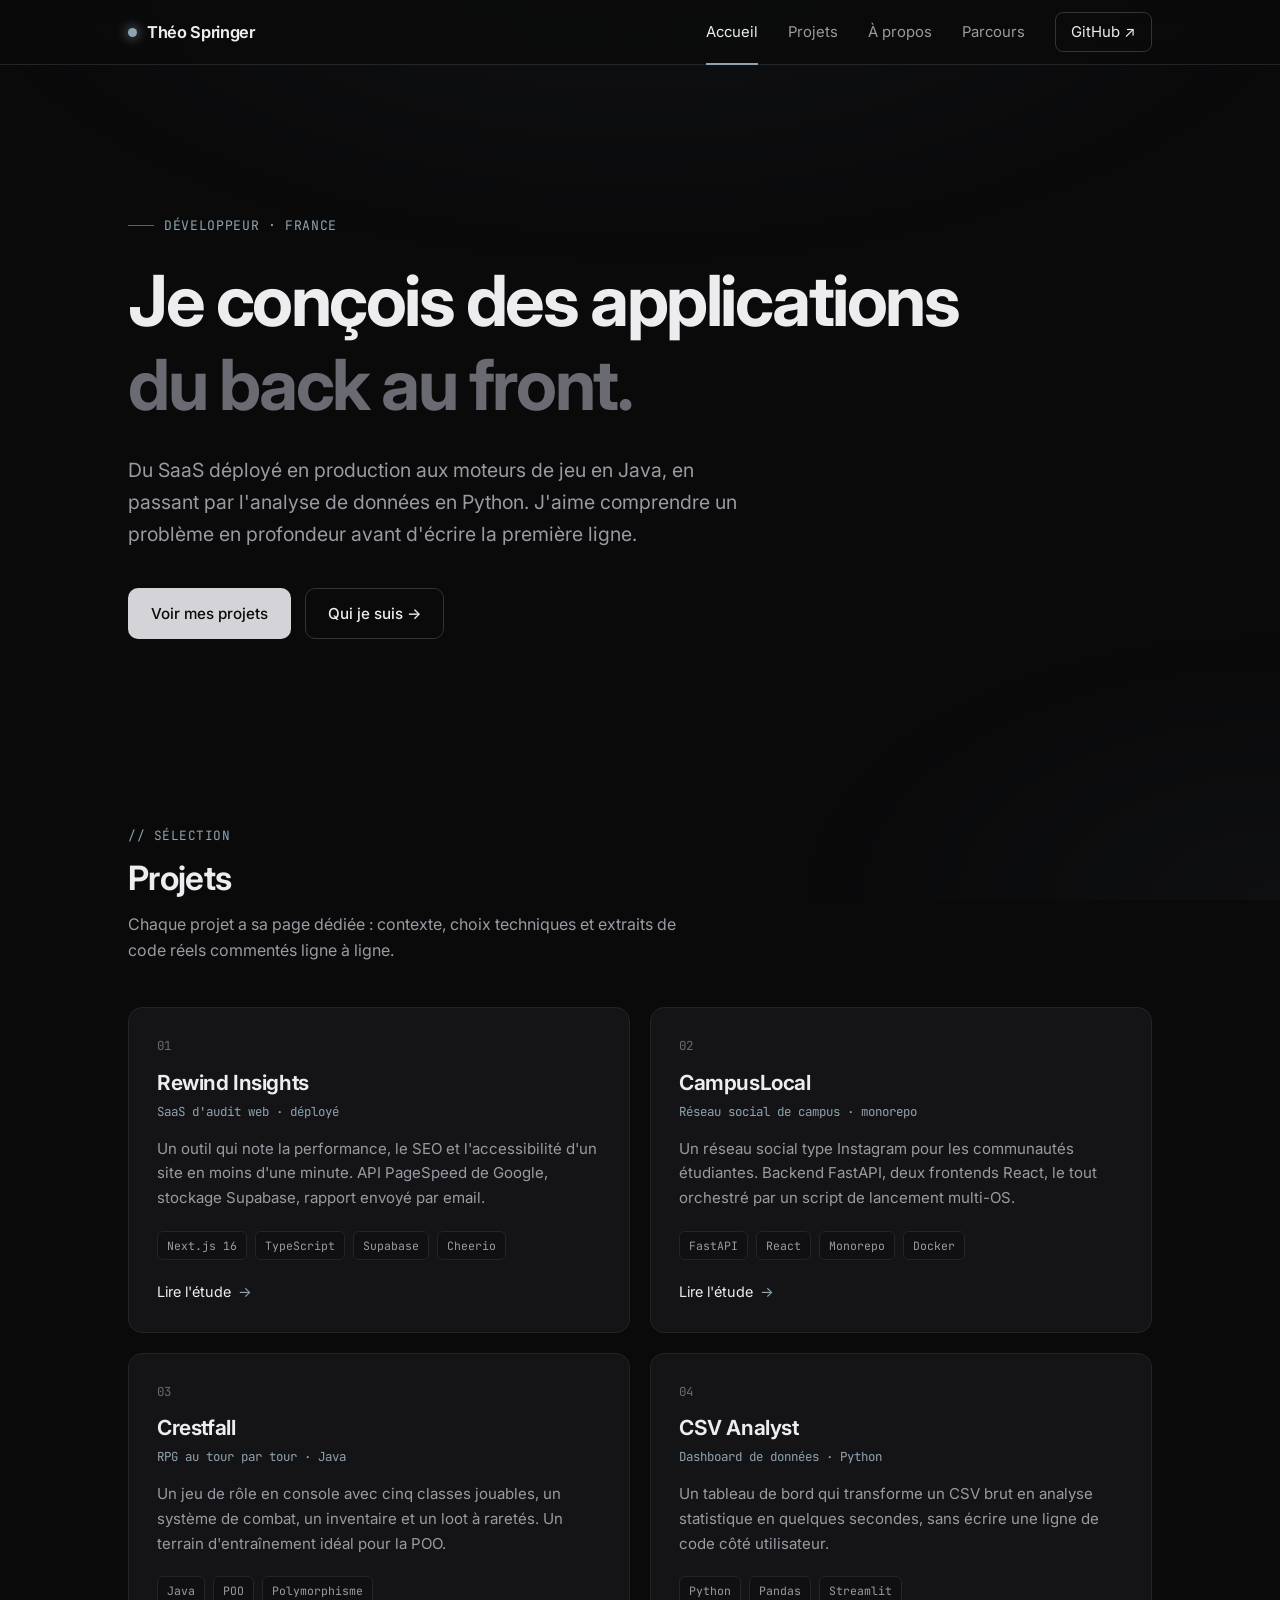
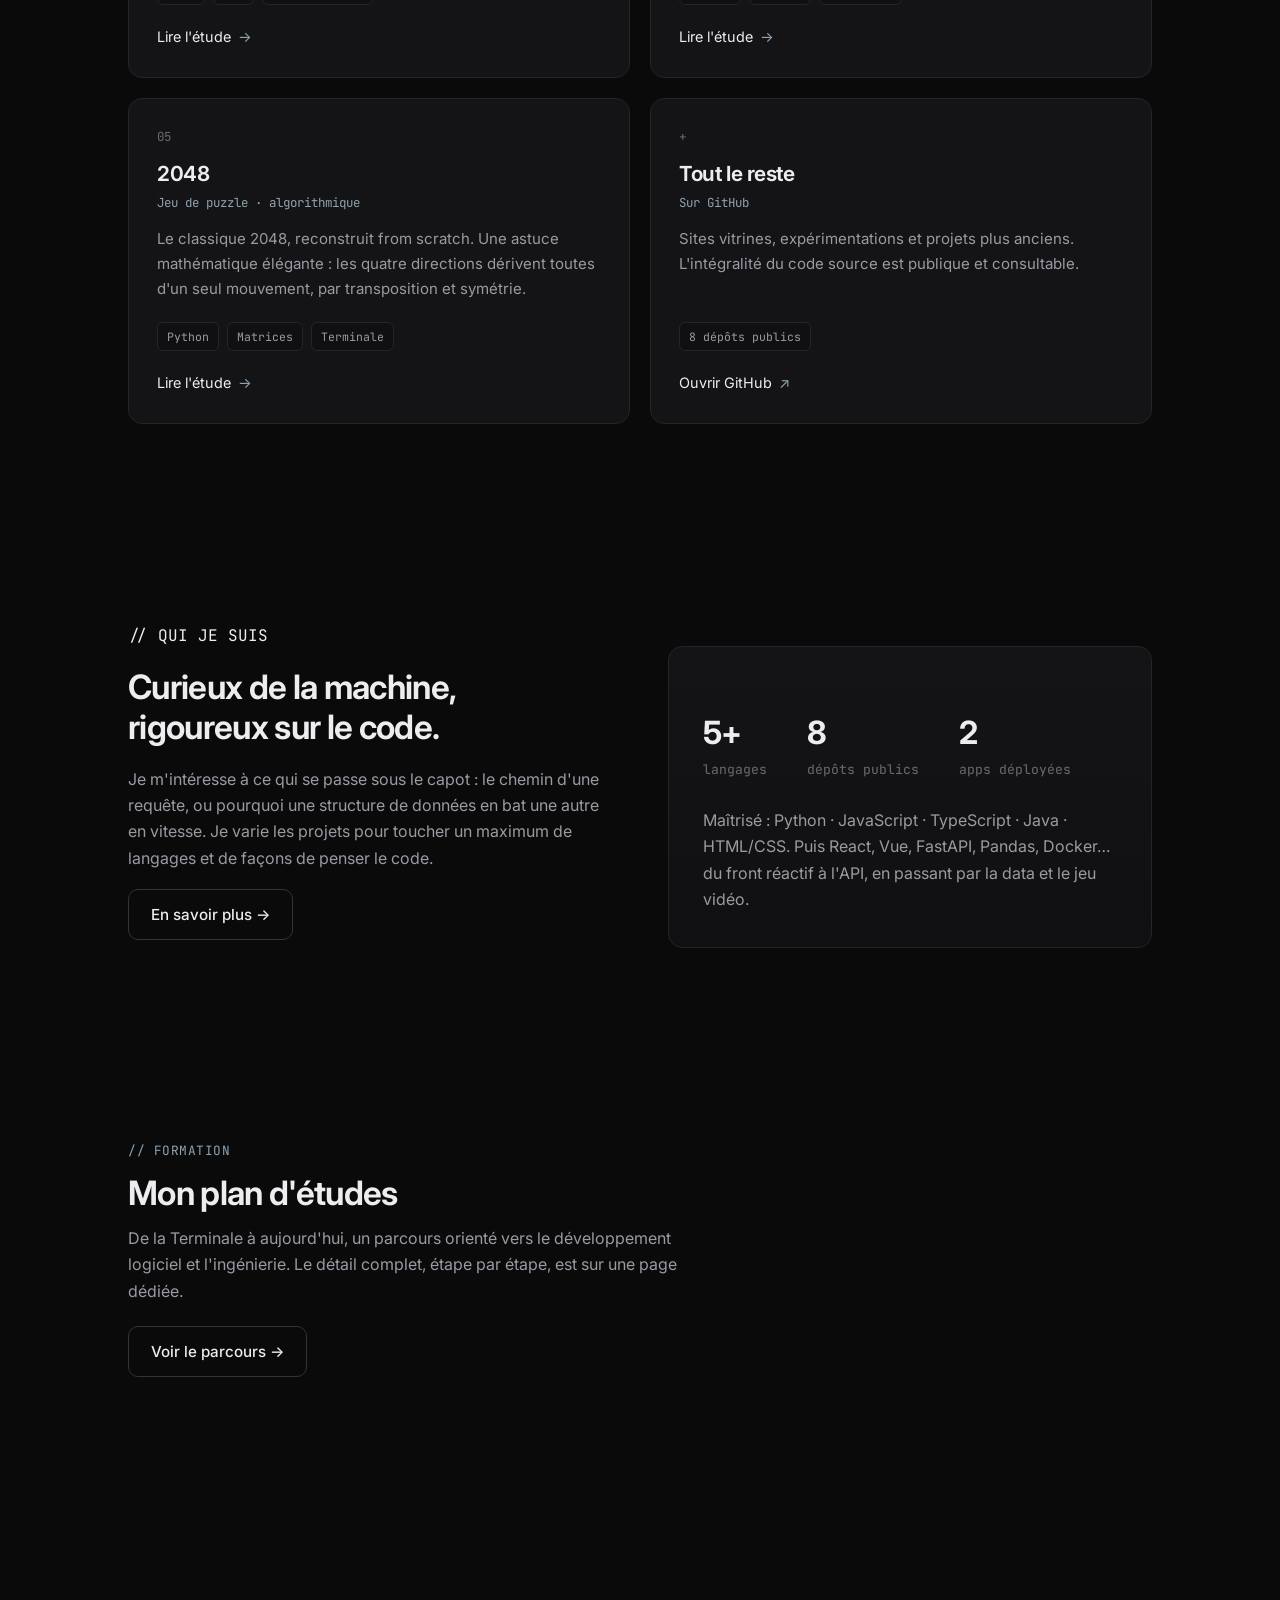
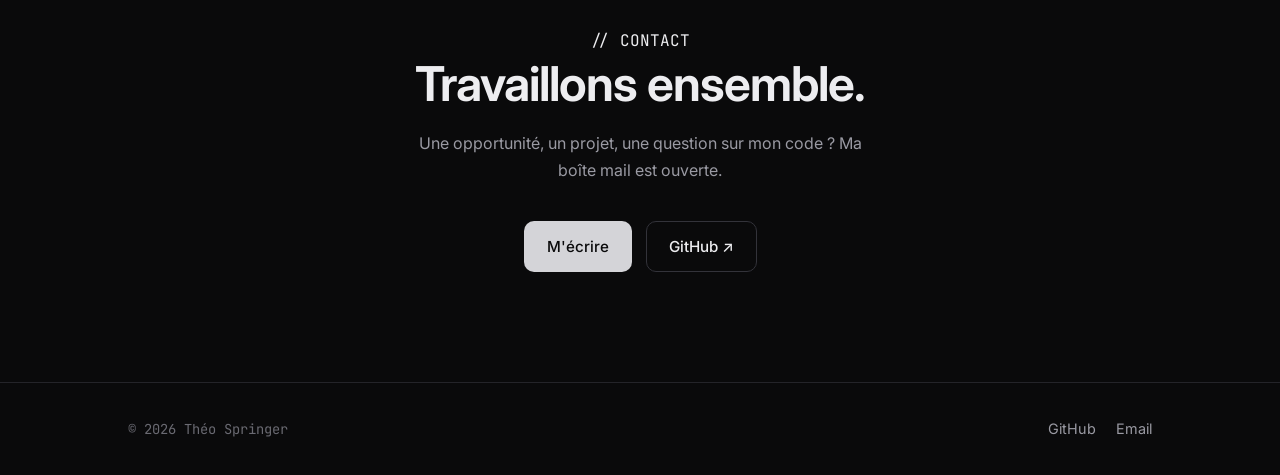
==== index.html @ cd28762a "First commit = version portfolio complete" ====
<!DOCTYPE html>
<html lang="fr">
<head>
  <meta charset="UTF-8">
  <meta name="viewport" content="width=device-width, initial-scale=1.0">
  <title>Théo Springer — Développeur</title>
  <meta name="description" content="Portfolio de Théo Springer, développeur. Projets full-stack, applications Python, jeux Java. Basé en France.">
  <link rel="preconnect" href="https://fonts.googleapis.com">
  <link rel="preconnect" href="https://fonts.gstatic.com" crossorigin>
  <link href="https://fonts.googleapis.com/css2?family=Inter:wght@400;500;600;700&family=JetBrains+Mono:wght@400;500&display=swap" rel="stylesheet">
  <link rel="stylesheet" href="assets/css/style.css">
</head>
<body>

  <nav class="nav">
    <div class="wrap nav-inner">
      <a href="index.html" class="brand"><span class="dot"></span>Théo Springer</a>
      <div class="nav-links">
        <a href="index.html" class="active">Accueil</a>
        <a href="index.html#projets">Projets</a>
        <a href="about.html">À propos</a>
        <a href="parcours.html">Parcours</a>
        <a href="https://github.com/Theo-Springer" target="_blank" rel="noopener" class="nav-cta">GitHub ↗</a>
      </div>
      <button class="burger" aria-label="Menu">☰</button>
    </div>
  </nav>

  <!-- HERO -->
  <header class="hero">
    <div class="wrap">
      <div class="reveal">
        <div class="eyebrow mono">DÉVELOPPEUR · FRANCE</div>
        <h1>Je conçois des applications<br><span class="grey">du back au front.</span></h1>
        <p class="lead">Du SaaS déployé en production aux moteurs de jeu en Java, en passant par l'analyse de données en Python. J'aime comprendre un problème en profondeur avant d'écrire la première ligne.</p>
        <div class="hero-actions">
          <a href="index.html#projets" class="btn btn-primary">Voir mes projets</a>
          <a href="about.html" class="btn btn-ghost">Qui je suis →</a>
        </div>
      </div>
    </div>
  </header>

  <!-- PROJETS -->
  <section class="section" id="projets">
    <div class="wrap">
      <div class="section-head reveal">
        <span class="kicker mono">// SÉLECTION</span>
        <h2>Projets</h2>
        <p>Chaque projet a sa page dédiée : contexte, choix techniques et extraits de code réels commentés ligne à ligne.</p>
      </div>

      <div class="grid">

        <a href="projets/rewind-insights.html" class="card reveal">
          <span class="idx mono">01</span>
          <h3>Rewind Insights</h3>
          <div class="role mono">SaaS d'audit web · déployé</div>
          <p>Un outil qui note la performance, le SEO et l'accessibilité d'un site en moins d'une minute. API PageSpeed de Google, stockage Supabase, rapport envoyé par email.</p>
          <div class="tags">
            <span class="tag">Next.js 16</span><span class="tag">TypeScript</span><span class="tag">Supabase</span><span class="tag">Cheerio</span>
          </div>
          <span class="go">Lire l'étude <span class="arrow">→</span></span>
        </a>

        <a href="projets/campuslocal.html" class="card reveal">
          <span class="idx mono">02</span>
          <h3>CampusLocal</h3>
          <div class="role mono">Réseau social de campus · monorepo</div>
          <p>Un réseau social type Instagram pour les communautés étudiantes. Backend FastAPI, deux frontends React, le tout orchestré par un script de lancement multi-OS.</p>
          <div class="tags">
            <span class="tag">FastAPI</span><span class="tag">React</span><span class="tag">Monorepo</span><span class="tag">Docker</span>
          </div>
          <span class="go">Lire l'étude <span class="arrow">→</span></span>
        </a>

        <a href="projets/crestfall.html" class="card reveal">
          <span class="idx mono">03</span>
          <h3>Crestfall</h3>
          <div class="role mono">RPG au tour par tour · Java</div>
          <p>Un jeu de rôle en console avec cinq classes jouables, un système de combat, un inventaire et un loot à raretés. Un terrain d'entraînement idéal pour la POO.</p>
          <div class="tags">
            <span class="tag">Java</span><span class="tag">POO</span><span class="tag">Polymorphisme</span>
          </div>
          <span class="go">Lire l'étude <span class="arrow">→</span></span>
        </a>

        <a href="projets/csv-analyst.html" class="card reveal">
          <span class="idx mono">04</span>
          <h3>CSV Analyst</h3>
          <div class="role mono">Dashboard de données · Python</div>
          <p>Un tableau de bord qui transforme un CSV brut en analyse statistique en quelques secondes, sans écrire une ligne de code côté utilisateur.</p>
          <div class="tags">
            <span class="tag">Python</span><span class="tag">Pandas</span><span class="tag">Streamlit</span>
          </div>
          <span class="go">Lire l'étude <span class="arrow">→</span></span>
        </a>

        <a href="projets/2048.html" class="card reveal">
          <span class="idx mono">05</span>
          <h3>2048</h3>
          <div class="role mono">Jeu de puzzle · algorithmique</div>
          <p>Le classique 2048, reconstruit from scratch. Une astuce mathématique élégante : les quatre directions dérivent toutes d'un seul mouvement, par transposition et symétrie.</p>
          <div class="tags">
            <span class="tag">Python</span><span class="tag">Matrices</span><span class="tag">Terminale</span>
          </div>
          <span class="go">Lire l'étude <span class="arrow">→</span></span>
        </a>

        <a href="https://github.com/Theo-Springer" target="_blank" rel="noopener" class="card reveal">
          <span class="idx mono">+</span>
          <h3>Tout le reste</h3>
          <div class="role mono">Sur GitHub</div>
          <p>Sites vitrines, expérimentations et projets plus anciens. L'intégralité du code source est publique et consultable.</p>
          <div class="tags"><span class="tag">8 dépôts publics</span></div>
          <span class="go">Ouvrir GitHub <span class="arrow">↗</span></span>
        </a>

      </div>
    </div>
  </section>

  <!-- ABOUT TEASER -->
  <section class="section">
    <div class="wrap">
      <div class="split">
        <div class="stack reveal">
          <span class="kicker mono">// QUI JE SUIS</span>
          <h2>Curieux de la machine,<br>rigoureux sur le code.</h2>
          <p>Je m'intéresse à ce qui se passe sous le capot : le chemin d'une requête, ou pourquoi une structure de données en bat une autre en vitesse. Je varie les projets pour toucher un maximum de langages et de façons de penser le code.</p>
          <div><a href="about.html" class="btn btn-ghost">En savoir plus →</a></div>
        </div>
        <div class="reveal">
          <div class="callout">
            <div class="stat-row">
              <div class="stat"><div class="n">5+</div><div class="l mono">langages</div></div>
              <div class="stat"><div class="n">8</div><div class="l mono">dépôts publics</div></div>
              <div class="stat"><div class="n">2</div><div class="l mono">apps déployées</div></div>
            </div>
            <p style="margin-top:26px;">Maîtrisé : Python · JavaScript · TypeScript · Java · HTML/CSS. Puis React, Vue, FastAPI, Pandas, Docker… du front réactif à l'API, en passant par la data et le jeu vidéo.</p>
          </div>
        </div>
      </div>
    </div>
  </section>

  <!-- PARCOURS TEASER -->
  <section class="section">
    <div class="wrap">
      <div class="section-head reveal">
        <span class="kicker mono">// FORMATION</span>
        <h2>Mon plan d'études</h2>
        <p>De la Terminale à aujourd'hui, un parcours orienté vers le développement logiciel et l'ingénierie. Le détail complet, étape par étape, est sur une page dédiée.</p>
        <div style="margin-top:22px;"><a href="parcours.html" class="btn btn-ghost">Voir le parcours →</a></div>
      </div>
    </div>
  </section>

  <!-- CONTACT -->
  <section class="contact-band" id="contact">
    <div class="wrap reveal">
      <span class="kicker mono">// CONTACT</span>
      <h2>Travaillons ensemble.</h2>
      <p>Une opportunité, un projet, une question sur mon code ? Ma boîte mail est ouverte.</p>
      <div class="hero-actions" style="justify-content:center;">
        <a href="mailto:theo.springer.iut@gmail.com?subject=Contact%20via%20votre%20portfolio" class="btn btn-primary">M'écrire</a>
        <a href="https://github.com/Theo-Springer" target="_blank" rel="noopener" class="btn btn-ghost">GitHub ↗</a>
      </div>
    </div>
  </section>

  <footer>
    <div class="wrap foot-inner">
      <span class="muted">© 2026 Théo Springer</span>
      <div class="socials">
        <a href="https://github.com/Theo-Springer" target="_blank" rel="noopener">GitHub</a>
        <a href="mailto:theo.springer.iut@gmail.com">Email</a>
      </div>
    </div>
  </footer>

  <script src="assets/js/main.js"></script>
</body>
</html>
---- assets/css/style.css ----
/* =========================================================
   Théo Springer — Portfolio
   Thème : noir / gris sombre, minimaliste
   ========================================================= */

:root {
  --bg:        #0a0a0b;
  --bg-soft:   #101012;
  --card:      #141417;
  --card-hover:#1a1a1e;
  --border:    #242429;
  --border-lit:#33333a;
  --text:      #ededf0;
  --muted:     #9a9aa3;
  --dim:       #6a6a72;
  --accent:    #d4d4d8;
  --frost:     #8fa3b0;   /* accent froid, discret */
  --frost-dim: #55636d;
  --danger:    #c76b6b;
  --radius:    14px;
  --radius-sm: 9px;
  --maxw:      1080px;
  --font:      'Inter', system-ui, -apple-system, sans-serif;
  --mono:      'JetBrains Mono', ui-monospace, 'SF Mono', Menlo, monospace;
  --shadow:    0 20px 60px -20px rgba(0,0,0,0.7);
}

* { box-sizing: border-box; margin: 0; padding: 0; }

html { scroll-behavior: smooth; }

body {
  font-family: var(--font);
  background: var(--bg);
  color: var(--text);
  line-height: 1.65;
  -webkit-font-smoothing: antialiased;
  text-rendering: optimizeLegibility;
  overflow-x: hidden;
}

/* subtle grain / vignette backdrop */
body::before {
  content: "";
  position: fixed;
  inset: 0;
  pointer-events: none;
  z-index: 0;
  background:
    radial-gradient(1200px 600px at 50% -10%, rgba(143,163,176,0.06), transparent 60%),
    radial-gradient(900px 500px at 100% 100%, rgba(143,163,176,0.04), transparent 55%);
}

.wrap { max-width: var(--maxw); margin: 0 auto; padding: 0 28px; position: relative; z-index: 1; }

a { color: inherit; text-decoration: none; transition: color .2s ease; }
a:hover { color: #fff; }

h1, h2, h3 { line-height: 1.2; letter-spacing: -0.02em; font-weight: 650; }
h2 { font-size: clamp(1.5rem, 3vw, 2.1rem); }
p  { color: var(--muted); }

.mono { font-family: var(--mono); }
.accent { color: var(--frost); }

/* ---------- Navbar ---------- */
.nav {
  position: sticky; top: 0; z-index: 50;
  backdrop-filter: blur(14px);
  background: rgba(10,10,11,0.72);
  border-bottom: 1px solid var(--border);
}
.nav-inner { display: flex; align-items: center; justify-content: space-between; height: 64px; }
.brand { font-weight: 650; letter-spacing: -0.02em; font-size: 1.02rem; display: flex; align-items: center; gap: 10px; }
.brand .dot { width: 9px; height: 9px; border-radius: 50%; background: var(--frost); box-shadow: 0 0 12px var(--frost); }
.nav-links { display: flex; gap: 30px; align-items: center; }
.nav-links a { color: var(--muted); font-size: .93rem; position: relative; }
.nav-links a:hover { color: var(--text); }
.nav-links a.active { color: var(--text); }
.nav-links a.active::after {
  content: ""; position: absolute; left: 0; right: 0; bottom: -21px; height: 2px;
  background: var(--frost);
}
.nav-cta {
  border: 1px solid var(--border-lit); padding: 7px 15px; border-radius: 8px;
  font-size: .9rem; color: var(--text) !important; transition: all .2s ease;
}
.nav-cta:hover { border-color: var(--frost); background: rgba(143,163,176,0.08); }
.burger { display: none; background: none; border: none; color: var(--text); cursor: pointer; font-size: 1.5rem; }

/* ---------- Hero ---------- */
.hero { padding: clamp(70px, 13vw, 150px) 0 clamp(50px, 8vw, 90px); }
.hero .eyebrow {
  font-family: var(--mono); font-size: .82rem; color: var(--frost);
  letter-spacing: .05em; margin-bottom: 22px; display: flex; align-items: center; gap: 10px;
}
.hero .eyebrow::before { content: ""; width: 26px; height: 1px; background: var(--frost-dim); }
.hero h1 {
  font-size: clamp(2.4rem, 6.5vw, 4.4rem); font-weight: 700; letter-spacing: -0.035em;
  margin-bottom: 26px;
}
.hero h1 .grey { color: var(--dim); }
.hero .lead { font-size: clamp(1.02rem, 2vw, 1.22rem); max-width: 620px; color: var(--muted); }
.hero-actions { display: flex; gap: 14px; margin-top: 38px; flex-wrap: wrap; }

.btn {
  display: inline-flex; align-items: center; gap: 9px; padding: 12px 22px;
  border-radius: 10px; font-size: .95rem; font-weight: 500; cursor: pointer;
  transition: all .2s ease; border: 1px solid transparent;
}
.btn-primary { background: var(--accent); color: #0a0a0b; }
.btn-primary:hover { background: #fff; color: #0a0a0b; transform: translateY(-2px); }
.btn-ghost { border-color: var(--border-lit); color: var(--text); }
.btn-ghost:hover { border-color: var(--frost); background: rgba(143,163,176,0.06); color: #fff; }

/* ---------- Section headers ---------- */
.section { padding: clamp(56px, 9vw, 96px) 0; }
.section-head { margin-bottom: 44px; }
.section-head .kicker {
  font-family: var(--mono); font-size: .8rem; color: var(--frost); letter-spacing: .04em;
  margin-bottom: 12px; display: block;
}
.section-head p { max-width: 560px; margin-top: 12px; }

/* ---------- Project grid ---------- */
.grid { display: grid; grid-template-columns: repeat(2, 1fr); gap: 20px; }
.card {
  background: var(--card); border: 1px solid var(--border); border-radius: var(--radius);
  padding: 28px; transition: all .25s ease; position: relative; overflow: hidden;
  display: flex; flex-direction: column;
}
.card::after {
  content: ""; position: absolute; inset: 0; border-radius: var(--radius);
  border: 1px solid transparent; transition: border-color .25s ease; pointer-events: none;
}
.card:hover { background: var(--card-hover); transform: translateY(-4px); box-shadow: var(--shadow); }
.card:hover::after { border-color: var(--border-lit); }
.card .idx { font-family: var(--mono); font-size: .78rem; color: var(--dim); }
.card h3 { font-size: 1.3rem; margin: 14px 0 6px; }
.card .role { font-family: var(--mono); font-size: .78rem; color: var(--frost); margin-bottom: 14px; }
.card p { font-size: .94rem; flex: 1; }
.card .tags { display: flex; flex-wrap: wrap; gap: 8px; margin-top: 20px; }
.tag {
  font-family: var(--mono); font-size: .72rem; color: var(--muted);
  border: 1px solid var(--border); border-radius: 6px; padding: 4px 9px; background: var(--bg-soft);
}
.card .go { margin-top: 20px; font-size: .9rem; color: var(--text); display: inline-flex; align-items: center; gap: 7px; }
.card:hover .go { color: #fff; }
.card:hover .go .arrow { transform: translateX(4px); }
.go .arrow { transition: transform .2s ease; color: var(--frost); }

/* ---------- Split / about teaser ---------- */
.split { display: grid; grid-template-columns: 1fr 1fr; gap: 56px; align-items: center; }
.split .stack { display: flex; flex-direction: column; gap: 18px; }
.stat-row { display: flex; gap: 40px; margin-top: 26px; flex-wrap: wrap; }
.stat .n { font-size: 2rem; font-weight: 700; letter-spacing: -0.03em; }
.stat .l { font-size: .82rem; color: var(--dim); font-family: var(--mono); }

/* ---------- Article / project detail ---------- */
.article { padding: clamp(48px, 8vw, 80px) 0 60px; }
.back-link { font-family: var(--mono); font-size: .85rem; color: var(--muted); display: inline-flex; gap: 8px; margin-bottom: 34px; }
.back-link:hover { color: var(--text); }
.article h1 { font-size: clamp(2rem, 5vw, 3rem); margin-bottom: 16px; }
.article .subtitle { font-size: 1.1rem; color: var(--muted); max-width: 680px; margin-bottom: 26px; }
.meta-bar { display: flex; flex-wrap: wrap; gap: 26px; padding: 20px 0; border-top: 1px solid var(--border); border-bottom: 1px solid var(--border); margin-bottom: 46px; }
.meta-bar .item .k { font-family: var(--mono); font-size: .72rem; color: var(--dim); text-transform: uppercase; letter-spacing: .05em; }
.meta-bar .item .v { font-size: .95rem; margin-top: 3px; }
.meta-bar .item .v a.accent:hover { color:#fff; }

.prose { max-width: 760px; }
.prose h2 { margin: 52px 0 18px; font-size: 1.5rem; }
.prose h3 { margin: 34px 0 12px; font-size: 1.15rem; color: var(--text); }
.prose p { margin-bottom: 18px; color: var(--muted); }
.prose ul { margin: 0 0 20px 20px; color: var(--muted); }
.prose li { margin-bottom: 8px; }
.prose strong { color: var(--text); font-weight: 600; }
.prose code:not(pre code) {
  font-family: var(--mono); font-size: .86em; background: var(--bg-soft);
  border: 1px solid var(--border); border-radius: 5px; padding: 2px 6px; color: var(--frost);
}

/* code blocks */
.code-block { margin: 26px 0 30px; border: 1px solid var(--border); border-radius: var(--radius); overflow: hidden; background: #0d1117; }
.code-head {
  display: flex; align-items: center; justify-content: space-between;
  padding: 10px 16px; background: var(--bg-soft); border-bottom: 1px solid var(--border);
}
.code-head .file { font-family: var(--mono); font-size: .8rem; color: var(--muted); }
.code-head .dots { display: flex; gap: 7px; }
.code-head .dots span { width: 11px; height: 11px; border-radius: 50%; background: var(--border-lit); }
.code-block pre { margin: 0; padding: 20px; overflow-x: auto; font-size: .84rem; line-height: 1.6; }
.code-block pre code { font-family: var(--mono); background: none; border: none; padding: 0; }
.code-note {
  border-left: 2px solid var(--frost-dim); padding: 4px 0 4px 18px; margin: 22px 0;
  color: var(--muted); font-size: .95rem;
}
.code-note strong { color: var(--frost); }

/* ---------- Timeline (parcours) ---------- */
.timeline { position: relative; margin-top: 20px; padding-left: 30px; }
.timeline::before { content: ""; position: absolute; left: 6px; top: 6px; bottom: 6px; width: 1px; background: var(--border-lit); }
.tl-item { position: relative; padding-bottom: 40px; }
.tl-item::before {
  content: ""; position: absolute; left: -30px; top: 5px; width: 13px; height: 13px;
  border-radius: 50%; background: var(--bg); border: 2px solid var(--frost);
}
.tl-item .when { font-family: var(--mono); font-size: .8rem; color: var(--frost); }
.tl-item h3 { font-size: 1.15rem; margin: 6px 0 4px; }
.tl-item .where { font-size: .88rem; color: var(--dim); margin-bottom: 8px; }
.tl-item p { font-size: .95rem; }

/* ---------- Skills grid ---------- */
.chips { display: flex; flex-wrap: wrap; gap: 10px; margin-top: 18px; }
.chip {
  font-family: var(--mono); font-size: .82rem; color: var(--text);
  border: 1px solid var(--border); border-radius: 8px; padding: 8px 14px; background: var(--card);
}

/* ---------- Skills tiers ---------- */
.skill-group { margin-top: 26px; }
.skill-group .lvl {
  font-family: var(--mono); font-size: .78rem; letter-spacing: .05em; text-transform: uppercase;
  color: var(--dim); display: flex; align-items: center; gap: 10px; margin-bottom: 14px;
}
.skill-group .lvl::after { content: ""; flex: 1; height: 1px; background: var(--border); }
.chip.core {
  border-color: var(--frost-dim); color: #fff; background: rgba(143,163,176,0.10);
  font-weight: 500;
}
.chip.core::before {
  content: "●"; color: var(--frost); font-size: .6rem; margin-right: 8px; vertical-align: middle;
}

/* ---------- Language bar ---------- */
.lang-bar {
  display: flex; height: 12px; border-radius: 6px; overflow: hidden; margin: 6px 0 22px;
  border: 1px solid var(--border);
}
.lang-bar span { height: 100%; }
.lang-legend { display: grid; grid-template-columns: repeat(2, 1fr); gap: 10px 30px; max-width: 460px; }
.lang-legend .row { display: flex; align-items: center; gap: 10px; font-size: .9rem; color: var(--muted); }
.lang-legend .row b { color: var(--text); font-weight: 500; }
.lang-legend .dot-c { width: 10px; height: 10px; border-radius: 50%; flex-shrink: 0; }
.lang-legend .pct { margin-left: auto; font-family: var(--mono); font-size: .82rem; color: var(--dim); }

/* ---------- Callout ---------- */
.callout {
  background: linear-gradient(180deg, var(--card), var(--bg-soft));
  border: 1px solid var(--border); border-radius: var(--radius); padding: 34px;
  margin-top: 30px;
}
.editable {
  border: 1px dashed var(--frost-dim); border-radius: var(--radius-sm);
  padding: 3px 0; position: relative;
}

/* ---------- Contact / footer ---------- */
.contact-band { text-align: center; padding: clamp(60px, 10vw, 110px) 0; }
.contact-band h2 { font-size: clamp(1.8rem, 5vw, 3rem); margin-bottom: 18px; }
.contact-band p { max-width: 480px; margin: 0 auto 30px; }
footer { border-top: 1px solid var(--border); padding: 34px 0; }
.foot-inner { display: flex; justify-content: space-between; align-items: center; flex-wrap: wrap; gap: 16px; }
footer .muted { color: var(--dim); font-size: .86rem; font-family: var(--mono); }
.socials { display: flex; gap: 20px; }
.socials a { color: var(--muted); font-size: .9rem; }
.socials a:hover { color: var(--text); }

/* ---------- Reveal animation ---------- */
.reveal { opacity: 0; transform: translateY(18px); transition: opacity .6s ease, transform .6s ease; }
.reveal.in { opacity: 1; transform: none; }

/* ---------- Responsive ---------- */
@media (max-width: 820px) {
  .grid { grid-template-columns: 1fr; }
  .split { grid-template-columns: 1fr; gap: 34px; }
  .nav-links { position: fixed; inset: 64px 0 auto 0; flex-direction: column; background: var(--bg-soft);
    border-bottom: 1px solid var(--border); padding: 20px 28px; gap: 18px; display: none; }
  .nav-links.open { display: flex; }
  .nav-links a.active::after { display: none; }
  .burger { display: block; }
}

@media (prefers-reduced-motion: reduce) {
  .reveal { opacity: 1; transform: none; transition: none; }
  html { scroll-behavior: auto; }
}
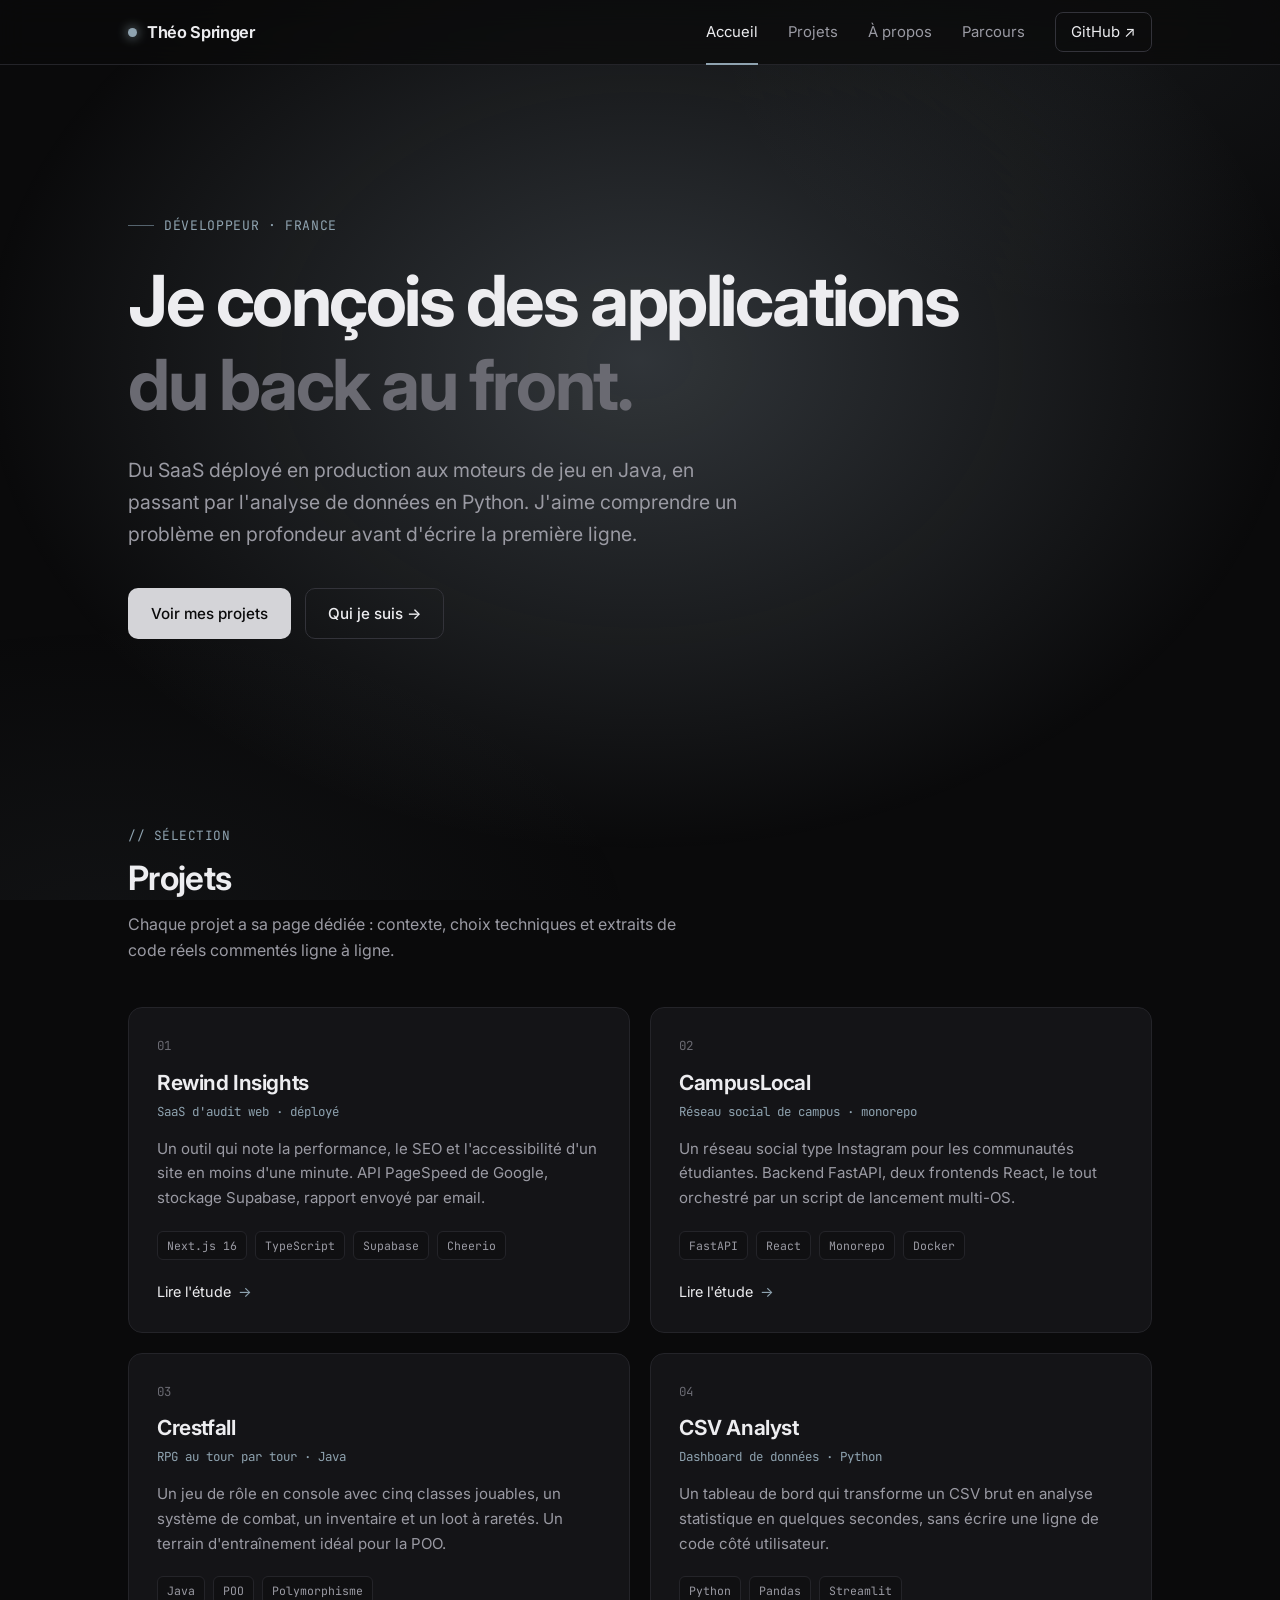
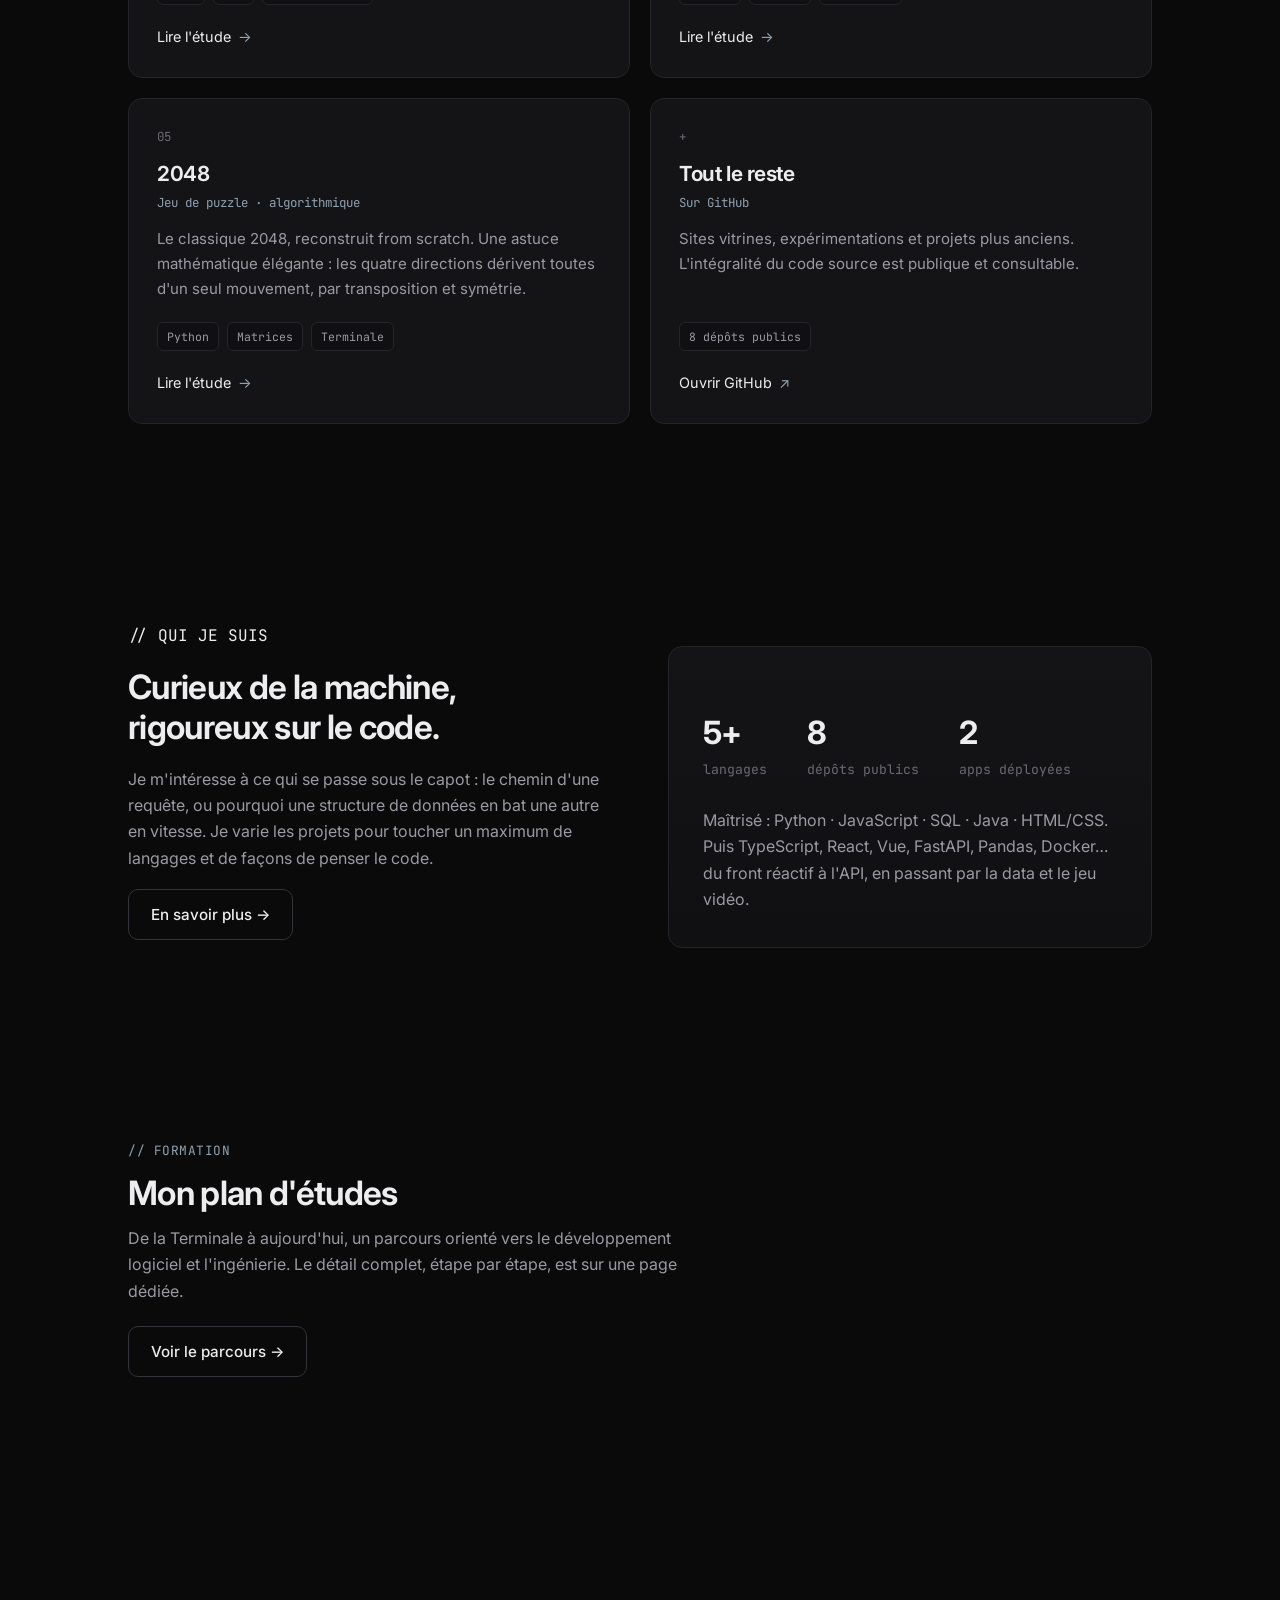
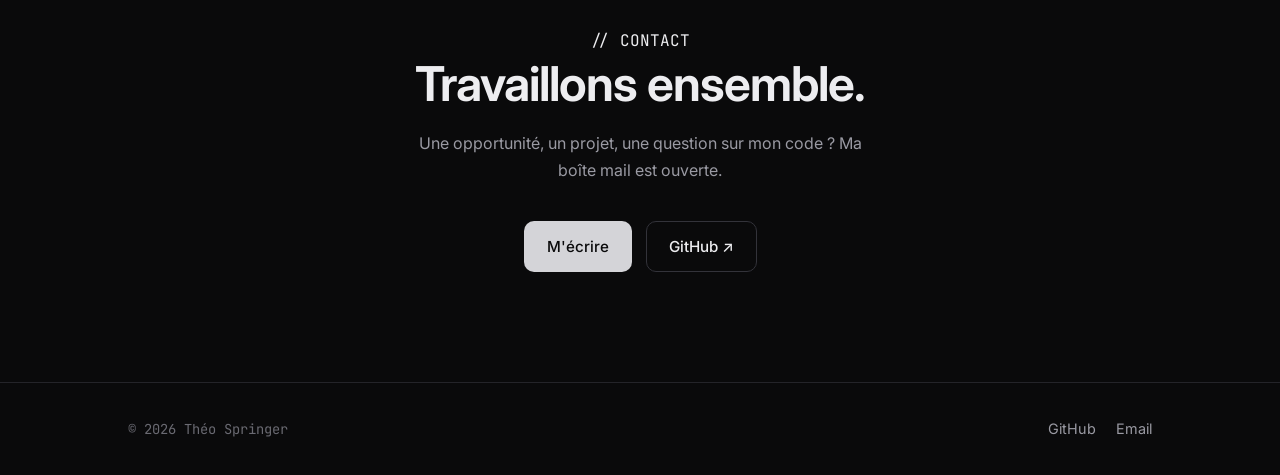
==== commit f9fdbb63: "update fond + stack utilisé + systeme d'exploitation" ====
--- a/index.html
+++ b/index.html
@@ -137,7 +137,7 @@
               <div class="stat"><div class="n">8</div><div class="l mono">dépôts publics</div></div>
               <div class="stat"><div class="n">2</div><div class="l mono">apps déployées</div></div>
             </div>
-            <p style="margin-top:26px;">Maîtrisé : Python · JavaScript · TypeScript · Java · HTML/CSS. Puis React, Vue, FastAPI, Pandas, Docker… du front réactif à l'API, en passant par la data et le jeu vidéo.</p>
+            <p style="margin-top:26px;">Maîtrisé : Python · JavaScript · SQL · Java · HTML/CSS. Puis TypeScript, React, Vue, FastAPI, Pandas, Docker… du front réactif à l'API, en passant par la data et le jeu vidéo.</p>
           </div>
         </div>
       </div>
--- a/assets/css/style.css
+++ b/assets/css/style.css
@@ -47,8 +47,14 @@
   pointer-events: none;
   z-index: 0;
   background:
-    radial-gradient(1200px 600px at 50% -10%, rgba(143,163,176,0.06), transparent 60%),
-    radial-gradient(900px 500px at 100% 100%, rgba(143,163,176,0.04), transparent 55%);
+    radial-gradient(1100px 820px at 50% 40%, rgba(188,208,224,0.22), transparent 60%),
+    radial-gradient(680px 460px at 88% 4%, rgba(143,163,176,0.07), transparent 60%),
+    radial-gradient(900px 520px at 8% 104%, rgba(143,163,176,0.06), transparent 60%);
+  animation: halo 9s ease-in-out infinite;
+}
+@keyframes halo {
+  0%, 100% { opacity: .9; }
+  50%      { opacity: 1; }
 }
 
 .wrap { max-width: var(--maxw); margin: 0 auto; padding: 0 28px; position: relative; z-index: 1; }
@@ -283,4 +289,5 @@
 @media (prefers-reduced-motion: reduce) {
   .reveal { opacity: 1; transform: none; transition: none; }
   html { scroll-behavior: auto; }
-}
+  body::before { animation: none; }
+}
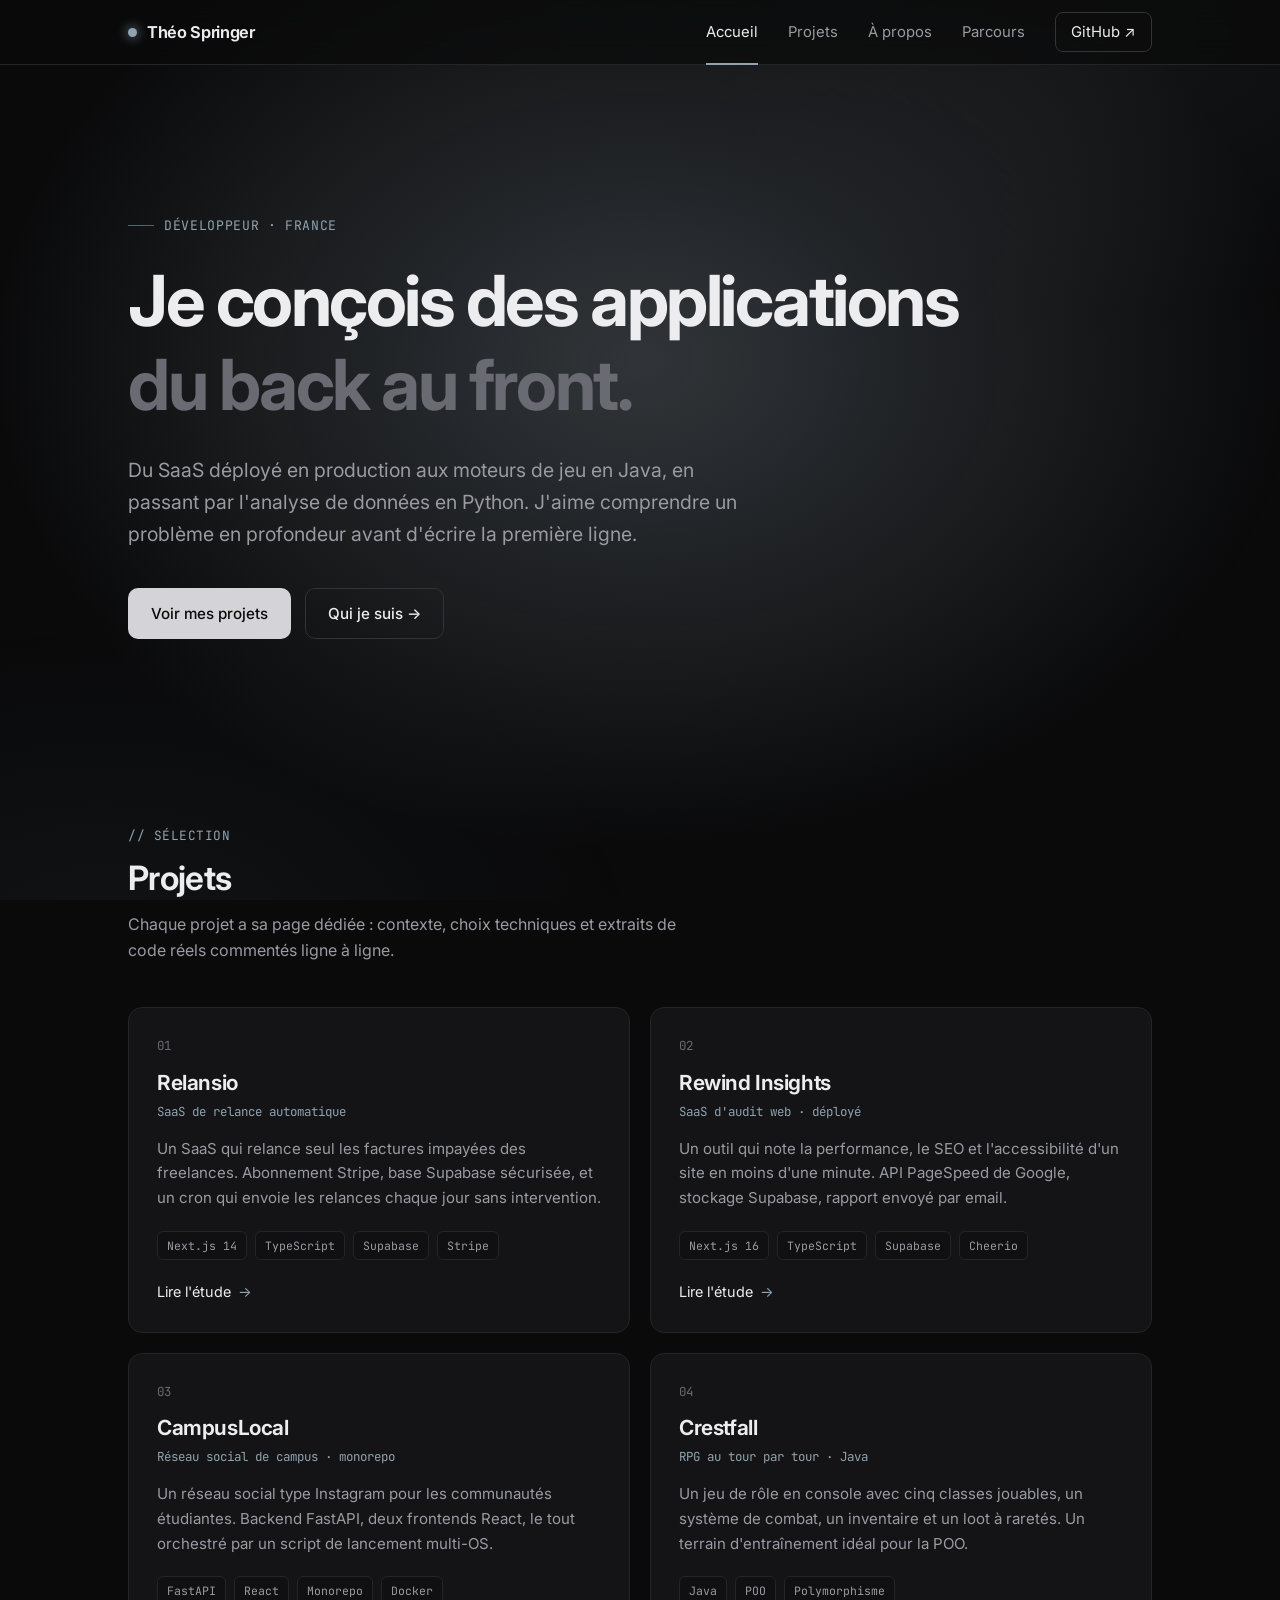
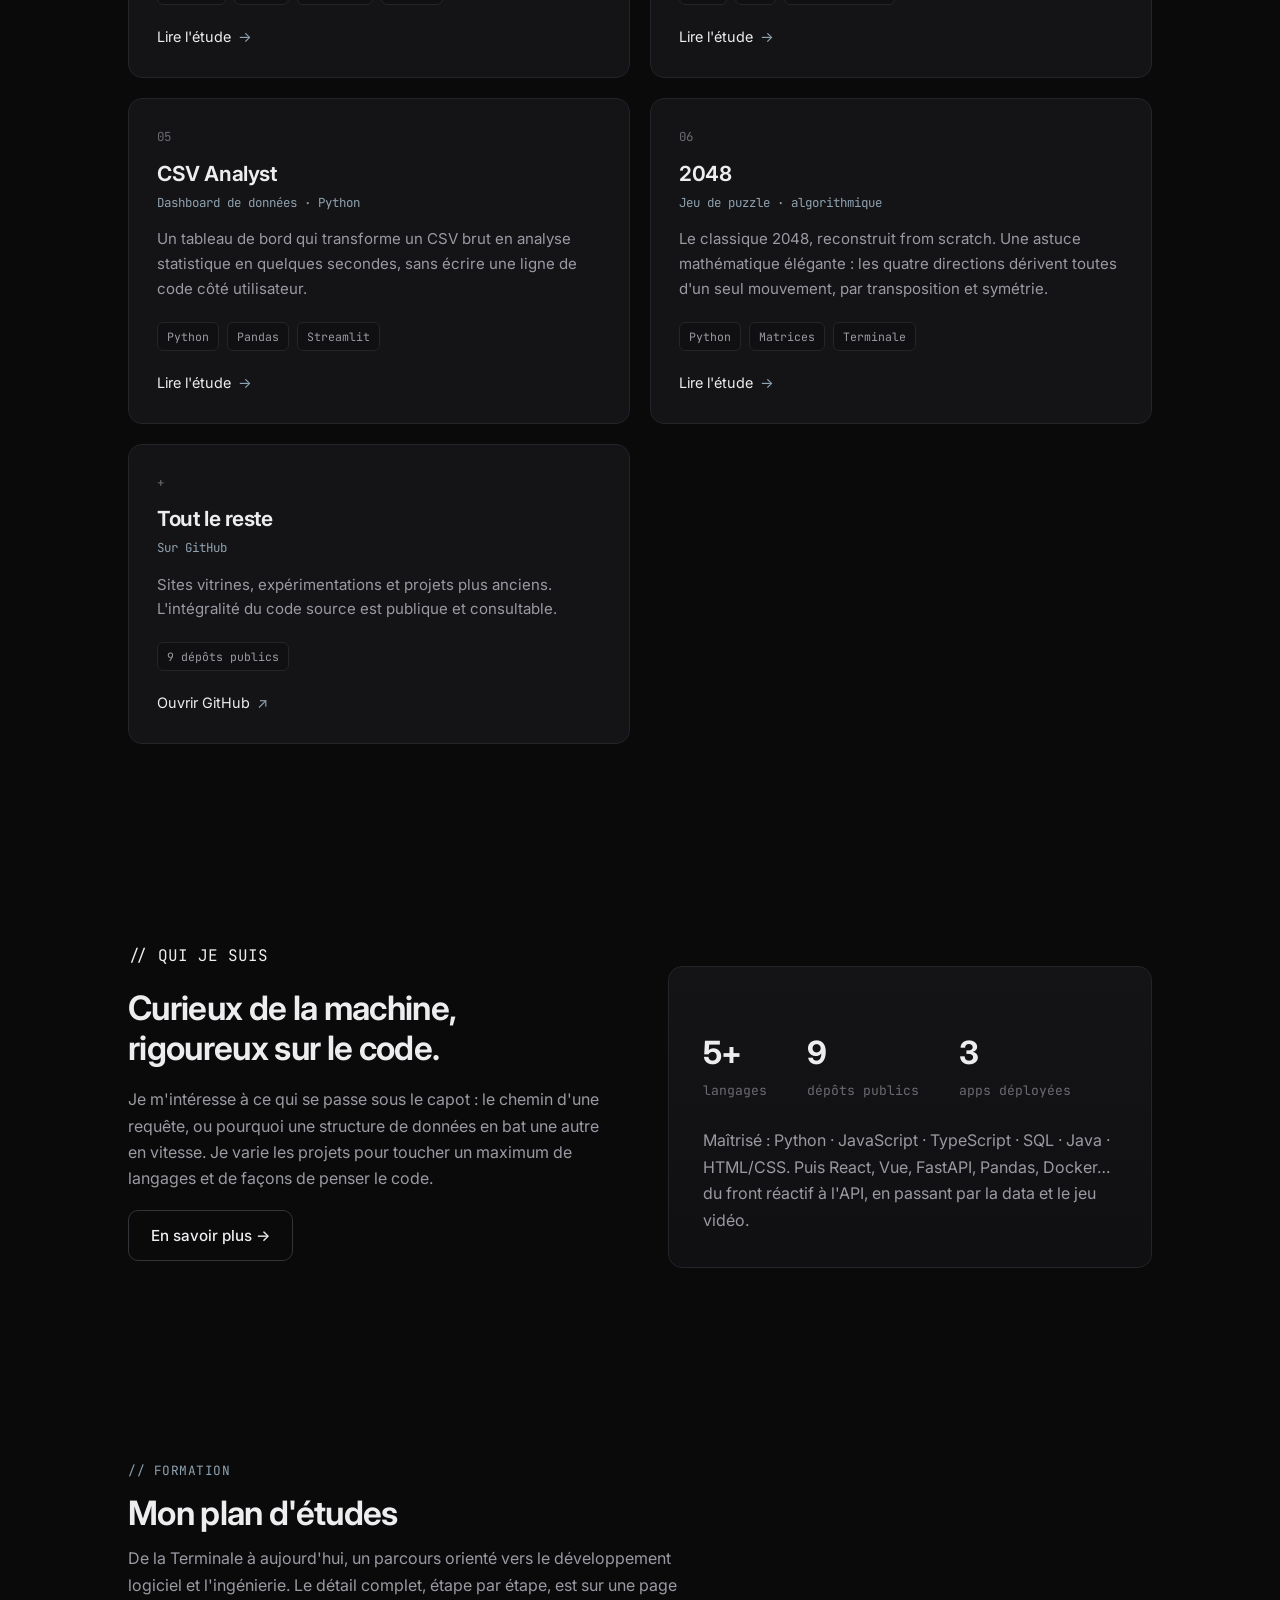
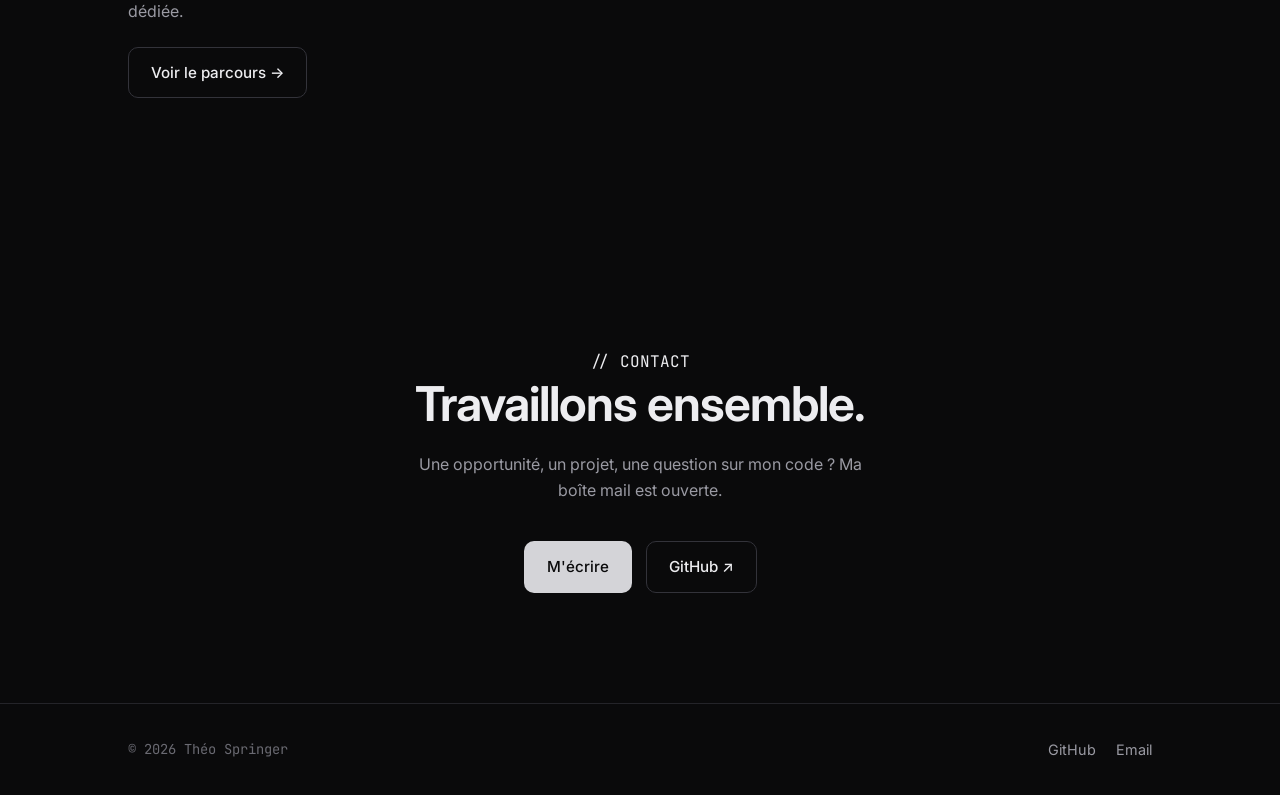
==== commit aca43096: "ajout relancio aux projets" ====
--- a/index.html
+++ b/index.html
@@ -52,8 +52,19 @@
 
       <div class="grid">
 
+        <a href="projets/relansio.html" class="card reveal">
+          <span class="idx mono">01</span>
+          <h3>Relansio</h3>
+          <div class="role mono">SaaS de relance automatique</div>
+          <p>Un SaaS qui relance seul les factures impayées des freelances. Abonnement Stripe, base Supabase sécurisée, et un cron qui envoie les relances chaque jour sans intervention.</p>
+          <div class="tags">
+            <span class="tag">Next.js 14</span><span class="tag">TypeScript</span><span class="tag">Supabase</span><span class="tag">Stripe</span>
+          </div>
+          <span class="go">Lire l'étude <span class="arrow">→</span></span>
+        </a>
+
         <a href="projets/rewind-insights.html" class="card reveal">
-          <span class="idx mono">01</span>
+          <span class="idx mono">02</span>
           <h3>Rewind Insights</h3>
           <div class="role mono">SaaS d'audit web · déployé</div>
           <p>Un outil qui note la performance, le SEO et l'accessibilité d'un site en moins d'une minute. API PageSpeed de Google, stockage Supabase, rapport envoyé par email.</p>
@@ -64,7 +75,7 @@
         </a>
 
         <a href="projets/campuslocal.html" class="card reveal">
-          <span class="idx mono">02</span>
+          <span class="idx mono">03</span>
           <h3>CampusLocal</h3>
           <div class="role mono">Réseau social de campus · monorepo</div>
           <p>Un réseau social type Instagram pour les communautés étudiantes. Backend FastAPI, deux frontends React, le tout orchestré par un script de lancement multi-OS.</p>
@@ -75,7 +86,7 @@
         </a>
 
         <a href="projets/crestfall.html" class="card reveal">
-          <span class="idx mono">03</span>
+          <span class="idx mono">04</span>
           <h3>Crestfall</h3>
           <div class="role mono">RPG au tour par tour · Java</div>
           <p>Un jeu de rôle en console avec cinq classes jouables, un système de combat, un inventaire et un loot à raretés. Un terrain d'entraînement idéal pour la POO.</p>
@@ -86,7 +97,7 @@
         </a>
 
         <a href="projets/csv-analyst.html" class="card reveal">
-          <span class="idx mono">04</span>
+          <span class="idx mono">05</span>
           <h3>CSV Analyst</h3>
           <div class="role mono">Dashboard de données · Python</div>
           <p>Un tableau de bord qui transforme un CSV brut en analyse statistique en quelques secondes, sans écrire une ligne de code côté utilisateur.</p>
@@ -97,7 +108,7 @@
         </a>
 
         <a href="projets/2048.html" class="card reveal">
-          <span class="idx mono">05</span>
+          <span class="idx mono">06</span>
           <h3>2048</h3>
           <div class="role mono">Jeu de puzzle · algorithmique</div>
           <p>Le classique 2048, reconstruit from scratch. Une astuce mathématique élégante : les quatre directions dérivent toutes d'un seul mouvement, par transposition et symétrie.</p>
@@ -112,7 +123,7 @@
           <h3>Tout le reste</h3>
           <div class="role mono">Sur GitHub</div>
           <p>Sites vitrines, expérimentations et projets plus anciens. L'intégralité du code source est publique et consultable.</p>
-          <div class="tags"><span class="tag">8 dépôts publics</span></div>
+          <div class="tags"><span class="tag">9 dépôts publics</span></div>
           <span class="go">Ouvrir GitHub <span class="arrow">↗</span></span>
         </a>
 
@@ -134,10 +145,10 @@
           <div class="callout">
             <div class="stat-row">
               <div class="stat"><div class="n">5+</div><div class="l mono">langages</div></div>
-              <div class="stat"><div class="n">8</div><div class="l mono">dépôts publics</div></div>
-              <div class="stat"><div class="n">2</div><div class="l mono">apps déployées</div></div>
+              <div class="stat"><div class="n">9</div><div class="l mono">dépôts publics</div></div>
+              <div class="stat"><div class="n">3</div><div class="l mono">apps déployées</div></div>
             </div>
-            <p style="margin-top:26px;">Maîtrisé : Python · JavaScript · SQL · Java · HTML/CSS. Puis TypeScript, React, Vue, FastAPI, Pandas, Docker… du front réactif à l'API, en passant par la data et le jeu vidéo.</p>
+            <p style="margin-top:26px;">Maîtrisé : Python · JavaScript · TypeScript · SQL · Java · HTML/CSS. Puis React, Vue, FastAPI, Pandas, Docker… du front réactif à l'API, en passant par la data et le jeu vidéo.</p>
           </div>
         </div>
       </div>
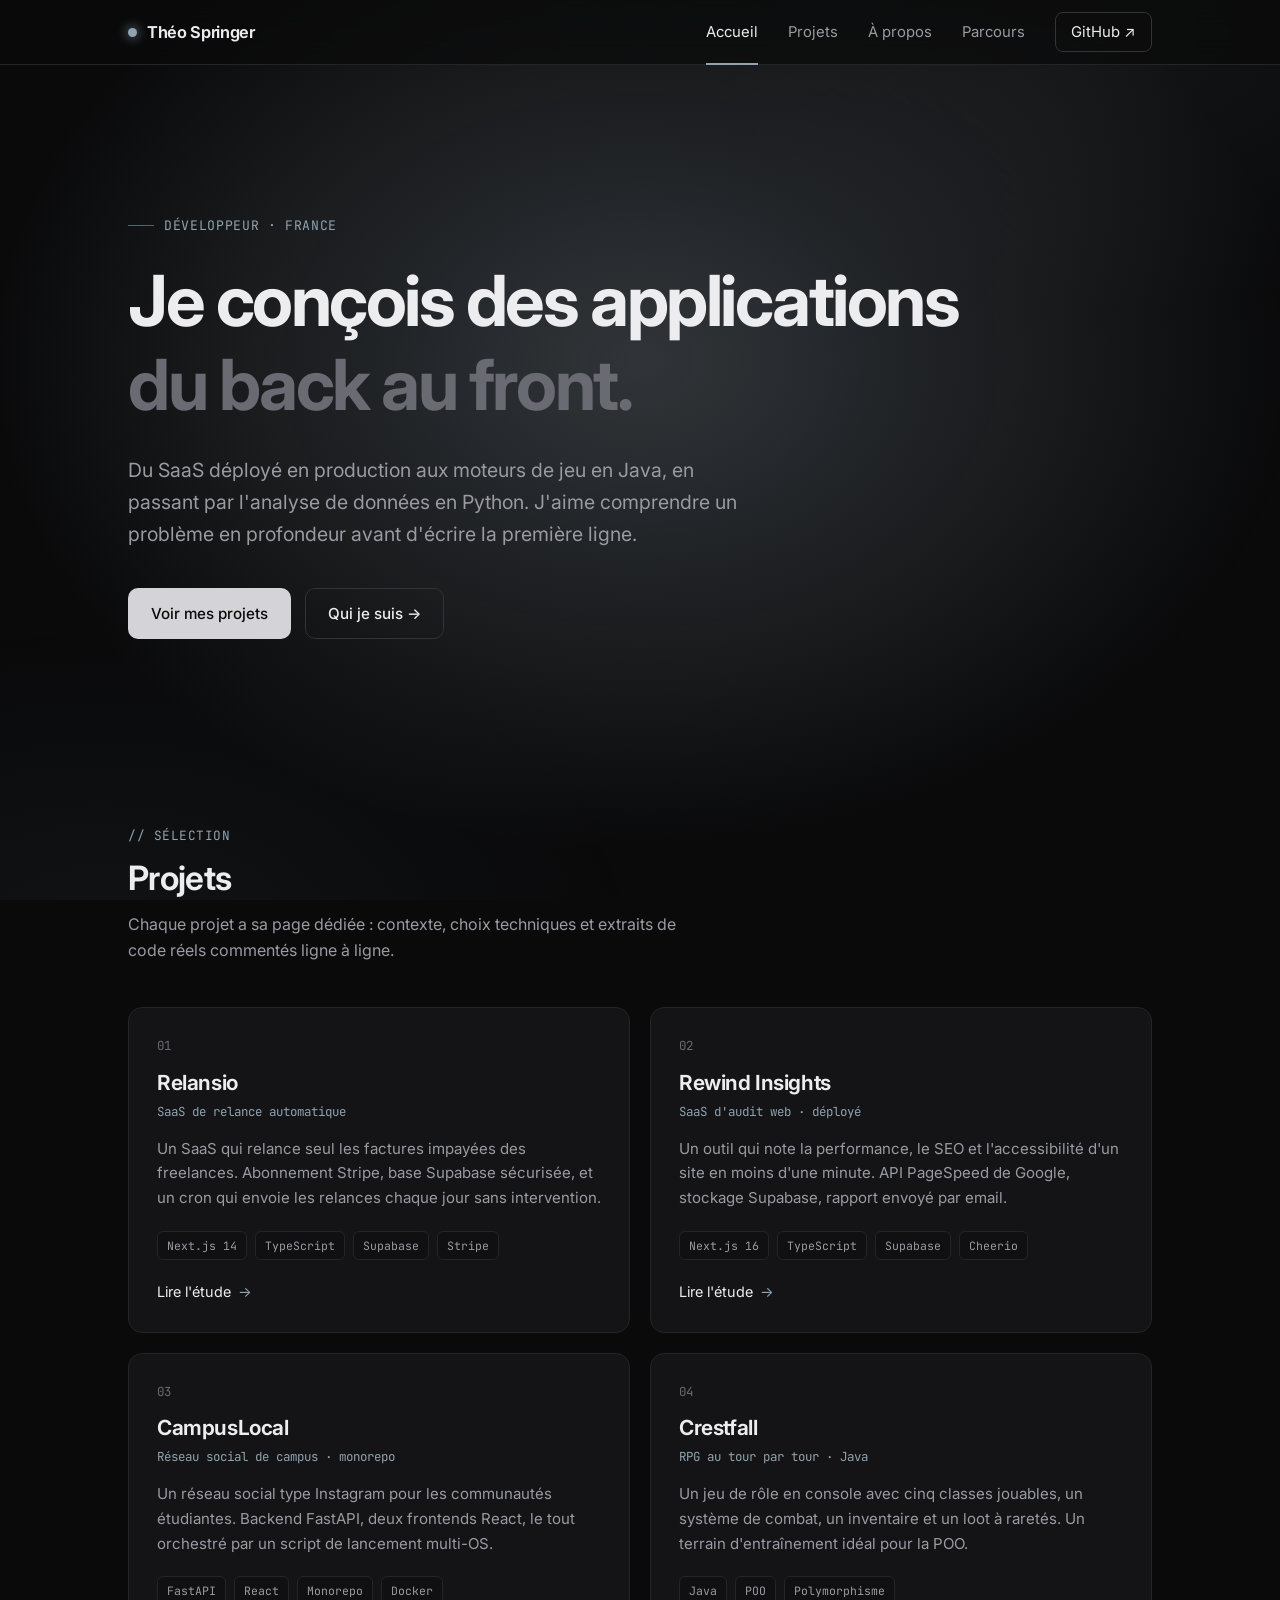
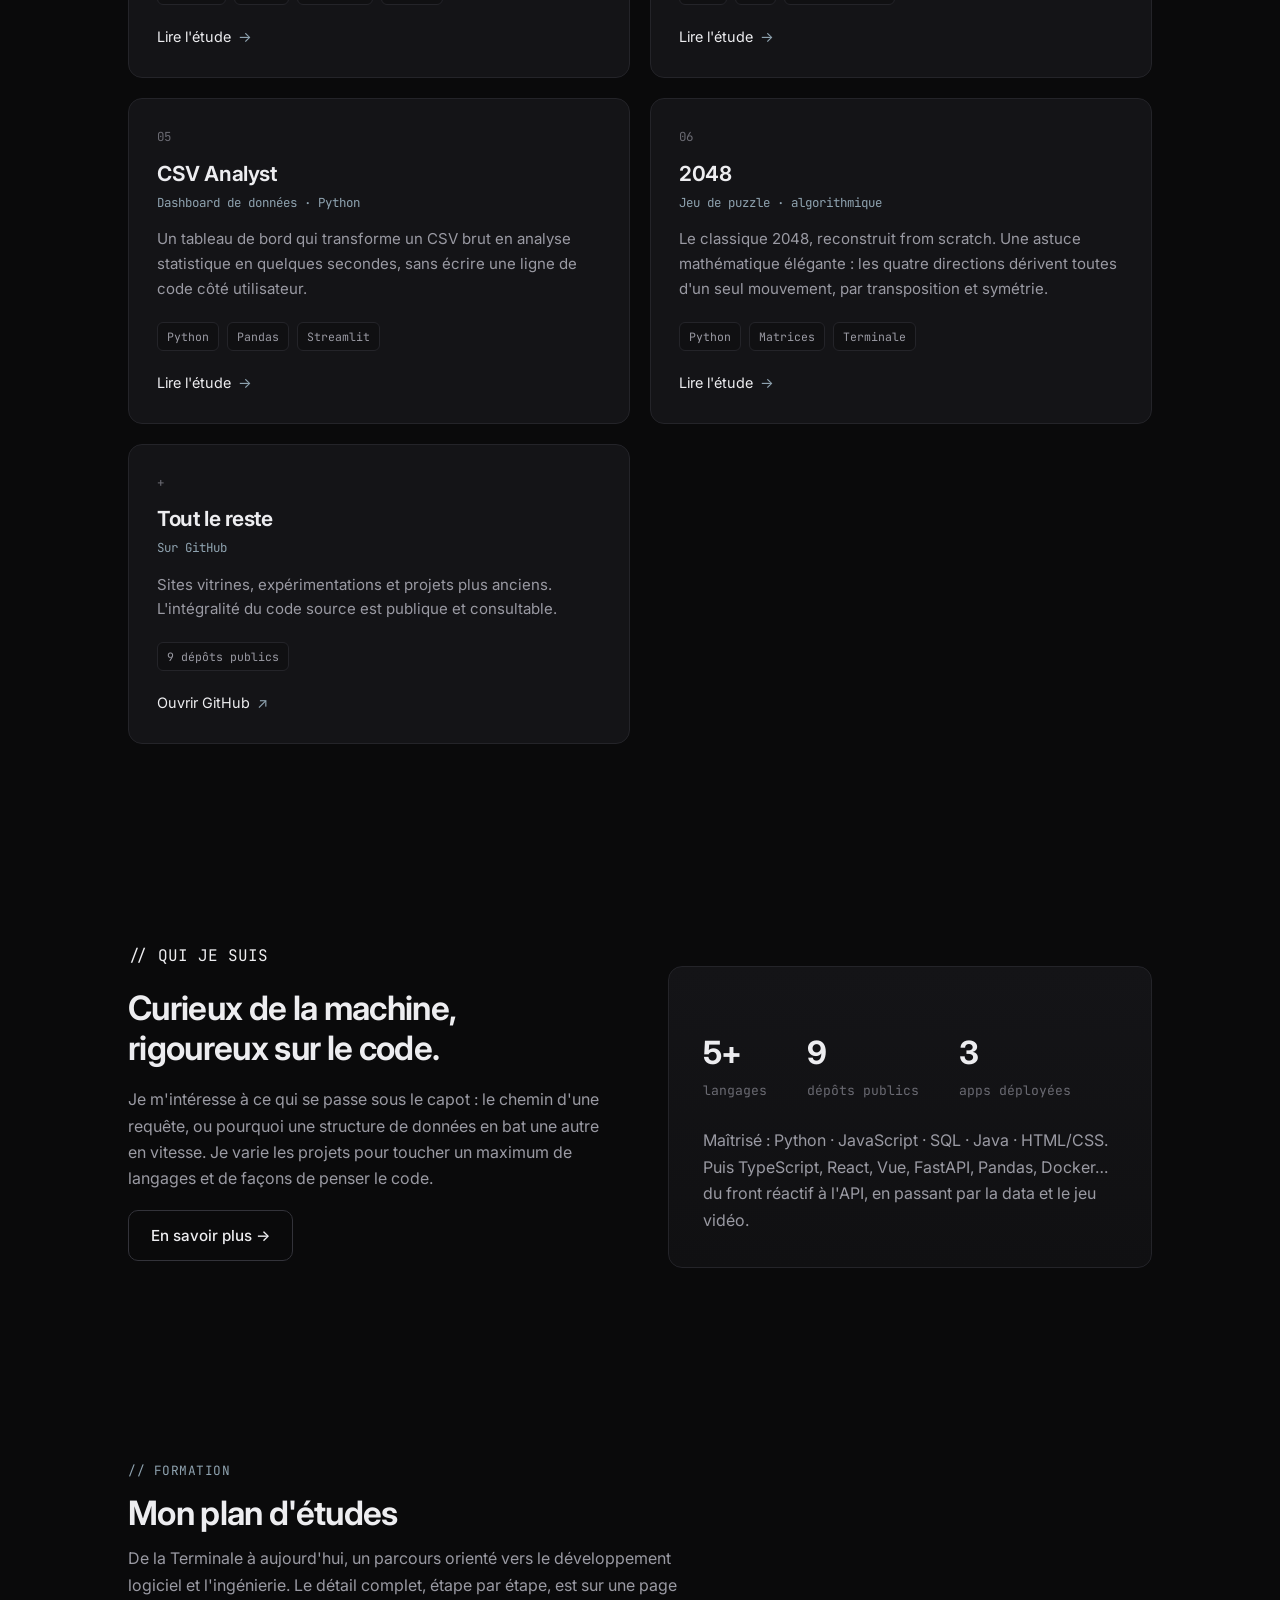
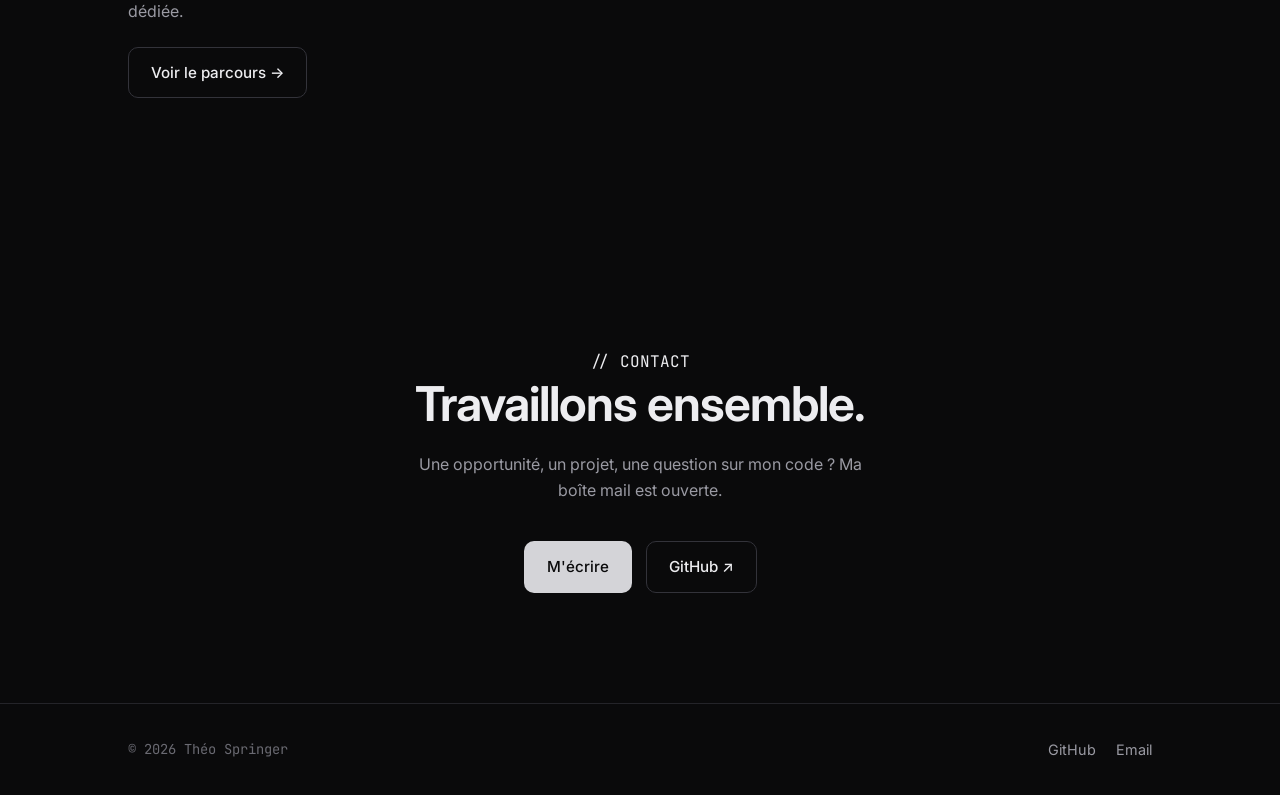
==== commit 630cb6ab: "ts : maitriser -> utilisé" ====
--- a/index.html
+++ b/index.html
@@ -148,7 +148,7 @@
               <div class="stat"><div class="n">9</div><div class="l mono">dépôts publics</div></div>
               <div class="stat"><div class="n">3</div><div class="l mono">apps déployées</div></div>
             </div>
-            <p style="margin-top:26px;">Maîtrisé : Python · JavaScript · TypeScript · SQL · Java · HTML/CSS. Puis React, Vue, FastAPI, Pandas, Docker… du front réactif à l'API, en passant par la data et le jeu vidéo.</p>
+            <p style="margin-top:26px;">Maîtrisé : Python · JavaScript · SQL · Java · HTML/CSS. Puis TypeScript, React, Vue, FastAPI, Pandas, Docker… du front réactif à l'API, en passant par la data et le jeu vidéo.</p>
           </div>
         </div>
       </div>
